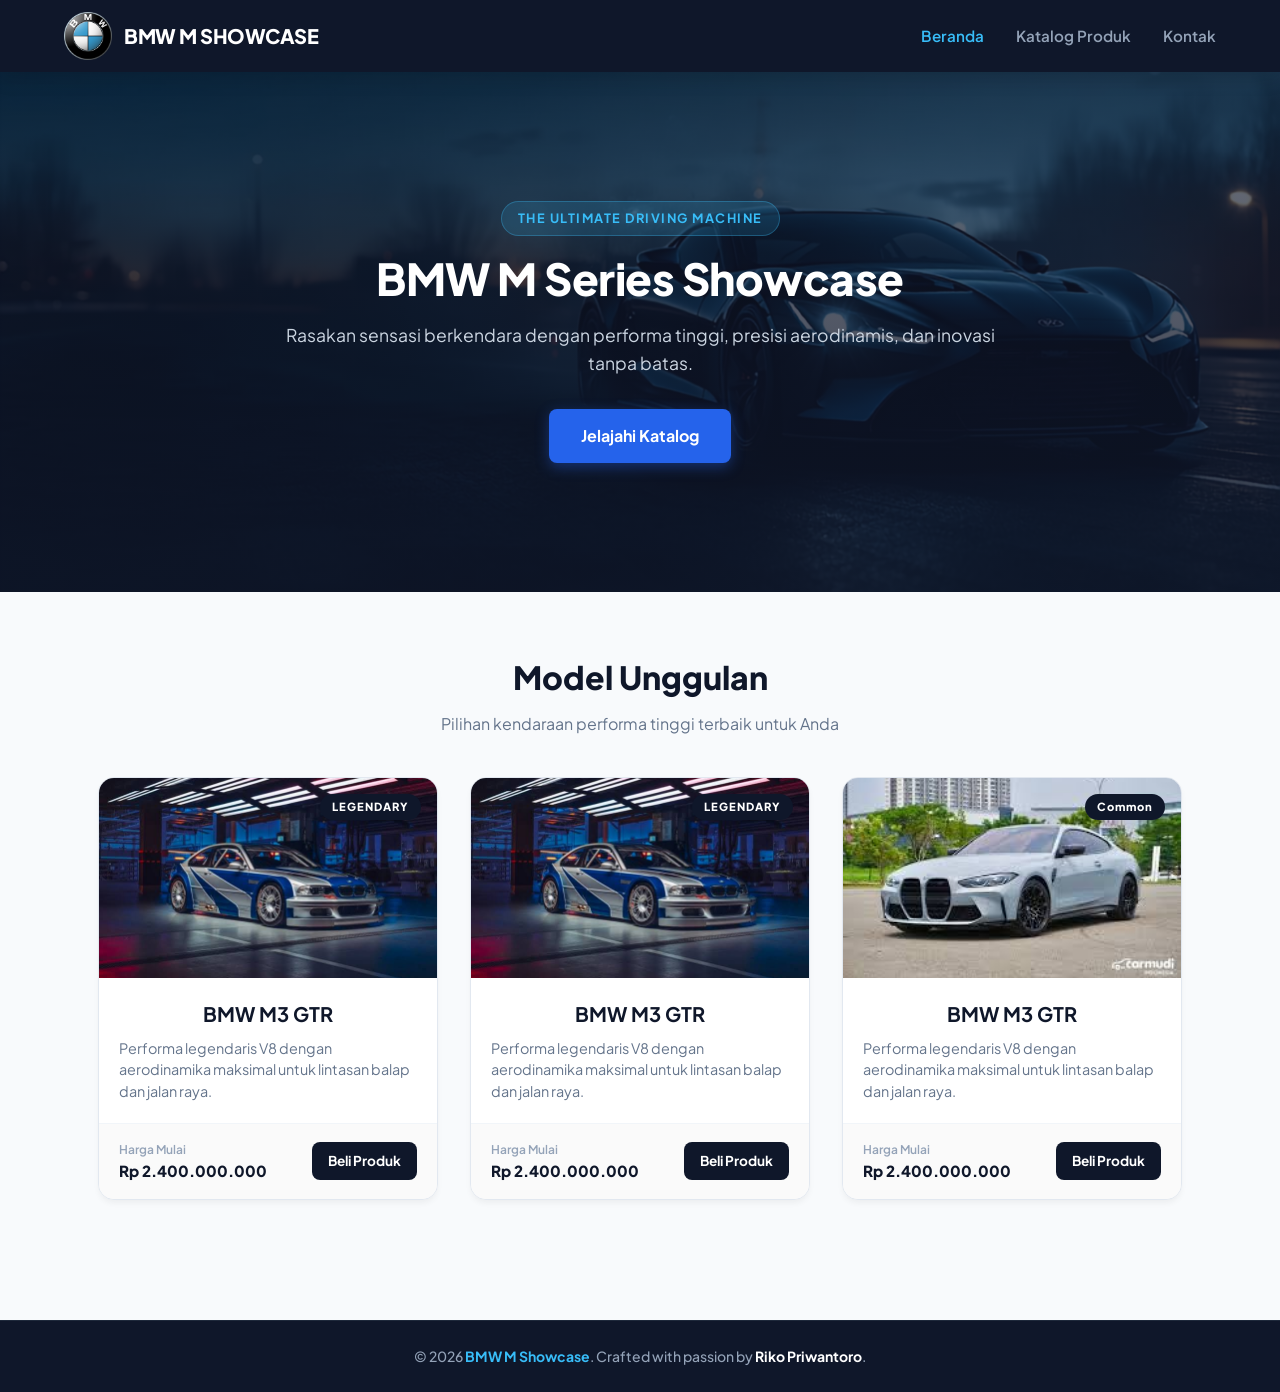
==== index.html @ 81f2b04b "feat: initial landing page bmw m showcase" ====
<!DOCTYPE html>
<html lang="id">
<head>
    <meta charset="UTF-8">
    <meta name="viewport" content="width=device-width, initial-scale=1.0">
    <!-- Google Font: Plus Jakarta Sans -->
    <link rel="preconnect" href="https://fonts.googleapis.com">
    <link rel="preconnect" href="https://fonts.gstatic.com" crossorigin>
    <link href="https://fonts.googleapis.com/css2?family=Plus+Jakarta+Sans:wght@400;500;600;700;800&display=swap" rel="stylesheet">
    
    <link rel="stylesheet" href="style/styles.css">
    <title>BMW M Showcase | Web Latihan</title>
</head>
<body>

    <!-- HEADER / NAVBAR -->
    <header class="header">
        <div class="header-container">
            <a href="index.html" class="logo-brand">
                <img src="img/logo.png" alt="Logo BMW" class="logo-img">
                <span class="brand-name">BMW M Showcase</span>
            </a>
            
            <nav class="navbar">
                <ul class="navbar-items">
                    <li><a href="index.html" class="active">Beranda</a></li>
                    <li><a href="catalog.html">Katalog Produk</a></li>
                    <li><a href="contact.html">Kontak</a></li>
                </ul>
            </nav>
        </div>
    </header>

    <!-- MAIN CONTENT -->
    <main class="content-index">
        
        <!-- HERO BANNER -->
        <section class="hero-section">
            <div class="hero-content">
                <span class="hero-tag">THE ULTIMATE DRIVING MACHINE</span>
                <h1>BMW M Series Showcase</h1>
                <p>Rasakan sensasi berkendara dengan performa tinggi, presisi aerodinamis, dan inovasi tanpa batas.</p>
                <a href="catalog.html" class="btn-primary">Jelajahi Katalog</a>
            </div>
        </section>

        <!-- KATALOG SECTION -->
        <section class="katalog-section" id="katalog">
            <div class="section-title">
                <h2>Model Unggulan</h2>
                <p>Pilihan kendaraan performa tinggi terbaik untuk Anda</p>
            </div>

            <!-- CARD WRAPPER -->
            <div class="card-wrapper">
                
                <!-- KARTU 1 -->
                <div class="card">
                    <span class="card-badge">LEGENDARY</span>
                    <div class="card-img">
                        <img src="img/bmwm3.jfif" alt="BMW M3 GTR">
                    </div>
                    
                    <div class="card-body">
                        <h3 class="card-title">BMW M3 GTR</h3>
                        <p class="card-description">Performa legendaris V8 dengan aerodinamika maksimal untuk lintasan balap dan jalan raya.</p>
                    </div>  
                    
                    <div class="card-footer">
                        <div class="price-box">
                            <span class="price-label">Harga Mulai</span>
                            <p class="card-price">Rp 2.400.000.000</p>
                        </div>
                        <a href="#" class="btn-card">Beli Produk</a>
                    </div>
                </div>

                <div class="card">
                    <span class="card-badge">LEGENDARY</span>
                    <div class="card-img">
                        <img src="img/bmwm3.jfif" alt="BMW M3 GTR">
                    </div>
                    
                    <div class="card-body">
                        <h3 class="card-title">BMW M3 GTR</h3>
                        <p class="card-description">Performa legendaris V8 dengan aerodinamika maksimal untuk lintasan balap dan jalan raya.</p>
                    </div>  
                    
                    <div class="card-footer">
                        <div class="price-box">
                            <span class="price-label">Harga Mulai</span>
                            <p class="card-price">Rp 2.400.000.000</p>
                        </div>
                        <a href="#" class="btn-card">Beli Produk</a>
                    </div>
                </div>

                <div class="card">
                    <span class="card-badge">Common</span>
                    <div class="card-img">
                        <img src="img/bmw1.jfif" alt="BMW M3 GTR">
                    </div>
                    
                    <div class="card-body">
                        <h3 class="card-title">BMW M3 GTR</h3>
                        <p class="card-description">Performa legendaris V8 dengan aerodinamika maksimal untuk lintasan balap dan jalan raya.</p>
                    </div>  
                    
                    <div class="card-footer">
                        <div class="price-box">
                            <span class="price-label">Harga Mulai</span>
                            <p class="card-price">Rp 2.400.000.000</p>
                        </div>
                        <a href="#" class="btn-card">Beli Produk</a>
                    </div>
                </div>

            </div>
        </section>
    </main>

    <footer class="site-footer">
        <div class="footer-container">
            <p>&copy; 2026 <span>BMW M Showcase</span>. Crafted with passion by <strong>Riko Priwantoro</strong>.</p>
        </div>
    </footer>
    
</body>
</html>
---- style/styles.css ----
/* ==========================================
   1. RESET & GLOBAL STYLES
   ========================================== */
* {
    margin: 0;
    padding: 0;
    box-sizing: border-box;
    font-family: 'Plus Jakarta Sans', system-ui, -apple-system, sans-serif;
}

body {
    background-color: #f8fafc;
    color: #1e293b;
    line-height: 1.6;
}

/* ==========================================
   2. HEADER & NAVBAR SECTION
   ========================================== */
.header {
    background-color: #0f172a; /* Dark Slate khas otomotif mewah */
    position: sticky;
    top: 0;
    z-index: 1000;
    box-shadow: 0 4px 20px rgba(0, 0, 0, 0.15);
}

.header-container {
    max-width: 1200px;
    margin: 0 auto;
    padding: 12px 24px;
    display: flex;
    justify-content: space-between;
    align-items: center;
}

.logo-brand {
    display: flex;
    align-items: center;
    gap: 12px;
    text-decoration: none;
}

.logo-img {
    height: 48px;
    width: auto;
    object-fit: contain;
}

.brand-name {
    color: #ffffff;
    font-size: 1.25rem;
    font-weight: 800;
    letter-spacing: -0.5px;
    text-transform: uppercase;
}

.navbar-items {
    display: flex;
    align-items: center;
    gap: 32px;
    list-style: none;
}

.navbar-items a {
    color: #94a3b8;
    font-size: 0.95rem;
    font-weight: 600;
    text-decoration: none;
    transition: color 0.2s ease;
}

.navbar-items a:hover,
.navbar-items a.active {
    color: #38bdf8; /* Biru Neon Light */
}

/* ==========================================
   3. HERO BANNER SECTION
   ========================================== */
.hero-section {
    width: 100%;
    min-height: 520px;
    background: 
        linear-gradient(180deg, rgba(15, 23, 42, 0.6) 0%, rgba(15, 23, 42, 0.85) 100%), 
        url('../img/banner-hero.png') center/cover no-repeat;
    display: flex;
    justify-content: center;
    align-items: center;
    text-align: center;
    padding: 60px 20px;
}

.hero-content {
    max-width: 750px;
    display: flex;
    flex-direction: column;
    align-items: center;
}

.hero-tag {
    background: rgba(56, 189, 248, 0.15);
    color: #38bdf8;
    border: 1px solid rgba(56, 189, 248, 0.3);
    padding: 6px 16px;
    border-radius: 20px;
    font-size: 0.8rem;
    font-weight: 700;
    letter-spacing: 1.5px;
    margin-bottom: 16px;
}

.hero-section h1 {
    color: #ffffff;
    font-size: 2.75rem;
    font-weight: 800;
    line-height: 1.2;
    margin-bottom: 16px;
    letter-spacing: -0.5px;
}

.hero-section p {
    color: #cbd5e1;
    font-size: 1.1rem;
    font-weight: 400;
    margin-bottom: 32px;
}

.btn-primary {
    background-color: #2563eb;
    color: #ffffff;
    padding: 14px 32px;
    border-radius: 8px;
    font-size: 1rem;
    font-weight: 700;
    text-decoration: none;
    box-shadow: 0 4px 14px rgba(37, 99, 235, 0.4);
    transition: all 0.2s ease;
}

.btn-primary:hover {
    background-color: #1d4ed8;
    transform: translateY(-2px);
    box-shadow: 0 6px 20px rgba(37, 99, 235, 0.5);
}

/* ==========================================
   4. KATALOG SECTION & CARD
   ========================================== */
.katalog-section {
    max-width: 1200px;
    margin: 0 auto;
    padding: 60px 24px;
}

.section-title {
    text-align: center;
    margin-bottom: 40px;
}

.section-title h2 {
    font-size: 2rem;
    font-weight: 800;
    color: #0f172a;
    margin-bottom: 8px;
}

.section-title p {
    color: #64748b;
    font-size: 1rem;
}

.card-wrapper {
    display: flex;
    justify-content: center;
    flex-wrap: wrap;
    gap: 32px;
}

/* CARD ITEM */
.card {
    position: relative;
    width: 340px;
    background-color: #ffffff;
    border: 1px solid #e2e8f0;
    border-radius: 16px;
    overflow: hidden;
    box-shadow: 0 4px 6px -1px rgba(0, 0, 0, 0.05);
    transition: transform 0.3s ease, box-shadow 0.3s ease;
}

.card:hover {
    transform: translateY(-8px);
    box-shadow: 0 20px 25px -5px rgba(0, 0, 0, 0.1);
}

.card-badge {
    position: absolute;
    top: 16px;
    right: 16px;
    background-color: #0f172a;
    color: #ffffff;
    font-size: 0.7rem;
    font-weight: 800;
    padding: 4px 12px;
    border-radius: 20px;
    letter-spacing: 1px;
    z-index: 10;
}

.card-img {
    width: 100%;
    height: 200px;
    background-color: #0f172a;
}

.card-img img {
    width: 100%;
    height: 100%;
    object-fit: cover;
}

.card-body {
    padding: 20px;
}

.card-title {
    font-size: 1.25rem;
    font-weight: 700;
    text-align: center;
    color: #0f172a;
    margin-bottom: 8px;
}

.card-description {
    font-size: 0.9rem;
    color: #64748b;
    line-height: 1.5;
}

.card-footer {
    display: flex;
    justify-content: space-between;
    align-items: center;
    padding: 16px 20px;
    border-top: 1px solid #f1f5f9;
    background-color: #fafafa;
}

.price-label {
    display: block;
    font-size: 0.75rem;
    color: #94a3b8;
    font-weight: 600;
}

.card-price {
    font-size: 0.95rem;
    font-weight: 800;
    color: #0f172a;
}

.btn-card {
    background-color: #0f172a;
    color: #ffffff;
    padding: 8px 16px;
    border-radius: 8px;
    text-decoration: none;
    font-size: 0.85rem;
    font-weight: 700;
    transition: background-color 0.2s ease;
}

.btn-card:hover {
    background-color: #2563eb;
}


/* ==========================================
   FOOTER SECTION
   ========================================== */

   .site-footer {
    background-color: #0f172a;
    border-top: 1px solid #1e293b;
    padding: 24px 20px;
    margin-top: 60px;
   }

   .footer-container {
    max-width: 1200px;
    margin: 0 auto;
    display: flex;
    justify-content: center; /* Rata tengah horizontal */
    align-items: center;     /* Rata tengah vertikal */
    text-align: center;
}

.footer-container p {
    color: #94a3b8;
    font-size: 0.875rem;
    font-weight: 500;
    margin: 0;
}

.footer-container span {
    color: #38bdf8; /* Accent Biru Light */
    font-weight: 700;
}

.footer-container strong {
    color: #ffffff;
    font-weight: 700;
}
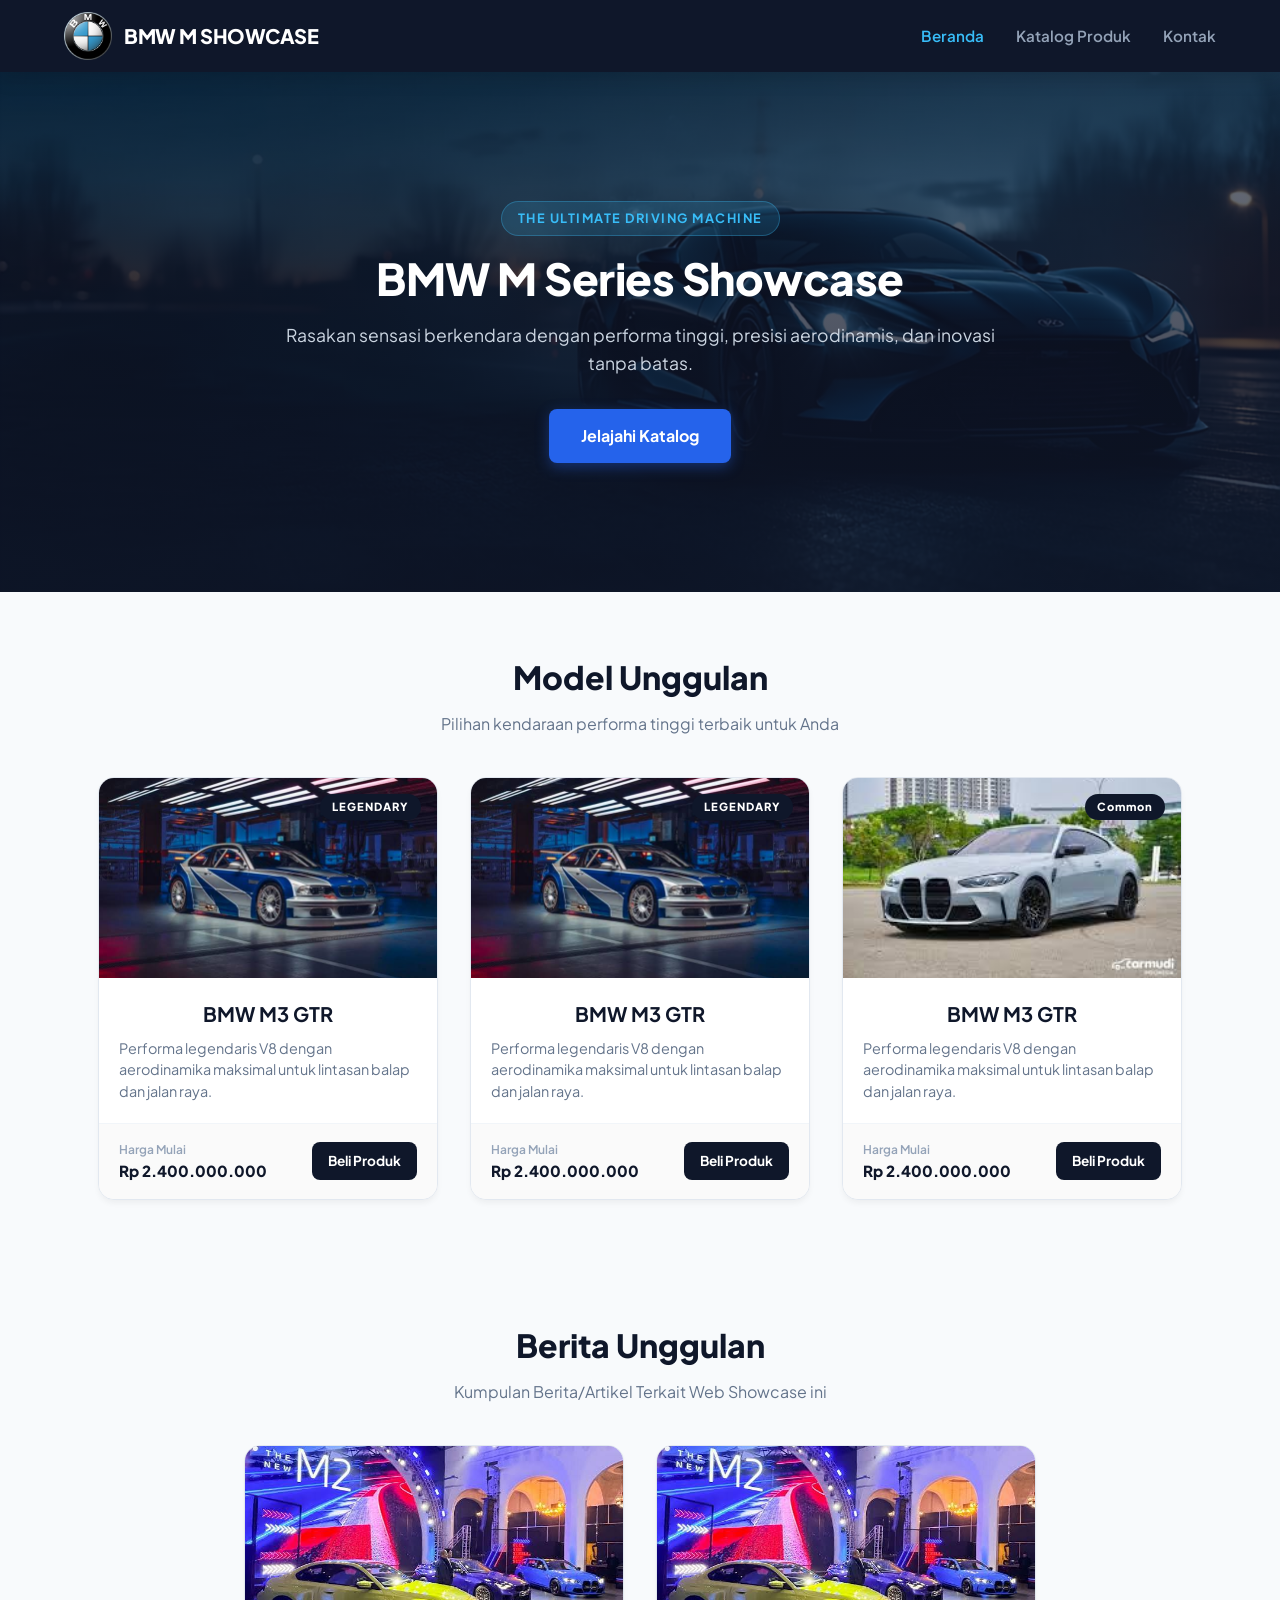
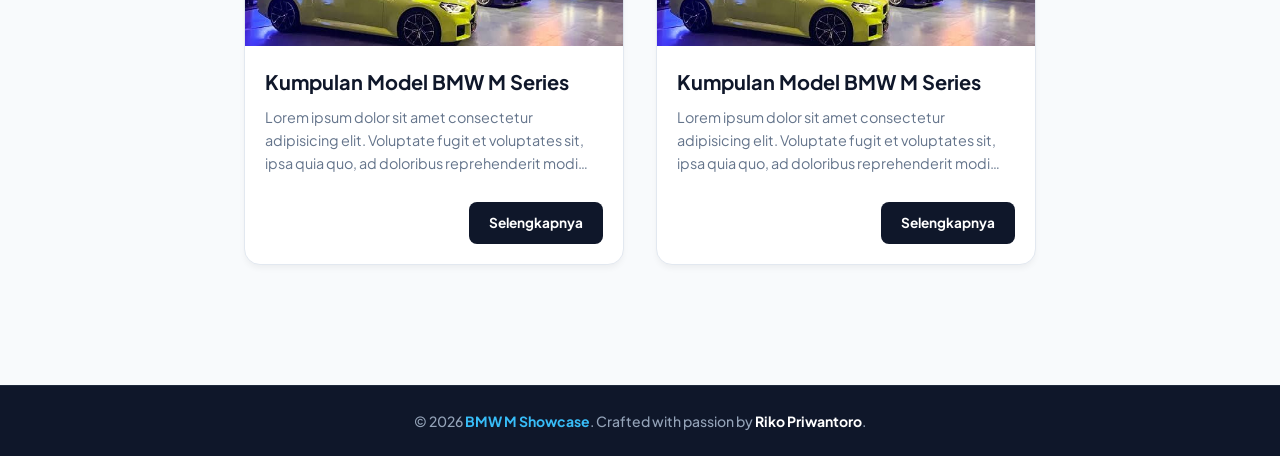
==== commit 50149f92: "feat : Tambah Section Article di Index.html" ====
--- a/index.html
+++ b/index.html
@@ -117,6 +117,49 @@
 
             </div>
         </section>
+
+<!-- Section Berita -->
+<section class="section-berita">
+    <div class="section-berita-judul">
+        <h2>Berita Unggulan</h2>
+        <p>Kumpulan Berita/Artikel Terkait Web Showcase ini</p>
+    </div>
+
+    <div class="container-card-berita">
+        <!-- KARTU BERITA 1 -->
+        <div class="card-berita">
+            <div class="card-berita-gambar">
+                <img src="img/gambar-berita.jfif" alt="gambar berita Artikel">
+            </div>
+            <div class="card-berita-judul-artikel">
+                <h2>Kumpulan Model BMW M Series</h2>
+            </div>
+            <div class="card-berita-content">
+                <p>Lorem ipsum dolor sit amet consectetur adipisicing elit. Voluptate fugit et voluptates sit, ipsa quia quo, ad doloribus reprehenderit modi incidunt beatae labore corporis, quis dolorum numquam aspernatur laborum accusantium!</p>
+            </div>
+            <div class="btn-card-berita">
+                <a href="#">Selengkapnya</a>
+            </div>
+        </div>
+
+        <!-- KARTU BERITA 2 -->
+        <div class="card-berita">
+            <div class="card-berita-gambar">
+                <img src="img/gambar-berita.jfif" alt="gambar berita Artikel">
+            </div>
+            <div class="card-berita-judul-artikel">
+                <h2>Kumpulan Model BMW M Series</h2>
+            </div>
+            <div class="card-berita-content">
+                <p>Lorem ipsum dolor sit amet consectetur adipisicing elit. Voluptate fugit et voluptates sit, ipsa quia quo, ad doloribus reprehenderit modi incidunt beatae labore corporis, quis dolorum numquam aspernatur laborum accusantium!</p>
+            </div>
+            <div class="btn-card-berita">
+                <a href="#">Selengkapnya</a>
+            </div>
+        </div>
+    </div>
+</section>
+
     </main>
 
     <footer class="site-footer">
--- a/style/styles.css
+++ b/style/styles.css
@@ -311,4 +311,119 @@
 .footer-container strong {
     color: #ffffff;
     font-weight: 700;
-}+}
+
+/* ==========================================
+   5. SECTION BERITA
+   ========================================== */
+
+.section-berita {
+    max-width: 1200px;
+    margin: 0 auto;
+    padding: 60px 24px;
+}
+
+.section-berita-judul {
+    text-align: center;
+    margin-bottom: 40px;
+}
+
+.section-berita-judul h2 {
+    font-size: 2rem;
+    font-weight: 800;
+    color: #0f172a;
+    margin-bottom: 8px;
+}
+
+.section-berita-judul p {
+    color: #64748b;
+    font-size: 1rem;
+}
+
+.container-card-berita {
+    display: flex;
+    justify-content: center;
+    gap: 32px;
+    flex-wrap: wrap;
+}
+
+.card-berita {
+    background-color: #ffffff;
+    display: flex;
+    flex-direction: column;
+    width: 380px; /* Di-pas-in ukurannya biar gak terlalu kaku */
+    min-height: 420px;
+    border: 1px solid #e2e8f0; /* Ganti border hitam tebal jadi abu-abu halus khas UI modern */
+    border-radius: 16px;
+    overflow: hidden; /* Biar gambarnya gak meluber dari border-radius */
+    box-shadow: 0 4px 6px -1px rgba(0, 0, 0, 0.05);
+    transition: transform 0.3s ease, box-shadow 0.3s ease;
+}
+
+.card-berita:hover {
+    transform: translateY(-6px);
+    box-shadow: 0 12px 20px -5px rgba(0, 0, 0, 0.1);
+}
+
+.card-berita-gambar {
+    width: 100%;
+    height: 200px;
+    background-color: #0f172a;
+}
+
+.card-berita-gambar img {
+    width: 100%;
+    height: 100%;
+    object-fit: cover;
+}
+
+.card-berita-judul-artikel {
+    padding: 20px 20px 8px 20px;
+}
+
+.card-berita-judul-artikel h2 {
+    font-size: 1.25rem;
+    font-weight: 700;
+    color: #0f172a;
+    text-align: left; /* Rata kiri lebih pas buat judul artikel */
+}
+
+.card-berita-content {
+    padding: 0 20px 20px 20px;
+    text-align: left;
+}
+
+.card-berita-content p {
+    color: #64748b;
+    font-size: 0.9rem;
+    line-height: 1.6;
+    display: -webkit-box;
+    -webkit-line-clamp: 3; /* Cukup 3 baris ringkasan */
+    -webkit-box-orient: vertical;
+    overflow: hidden;
+}
+
+.btn-card-berita {
+    margin-top: auto; /* Mendorong tombol ke posisi paling bawah */
+    padding: 0 20px 20px 20px;
+    display: flex;
+    justify-content: flex-end; /* Tombol rata kanan */
+}
+
+.btn-card-berita a {
+    display: inline-block;
+    background-color: #0f172a;
+    color: #ffffff;
+    font-size: 0.85rem;
+    font-weight: 700;
+    text-decoration: none;
+    padding: 10px 20px;
+    border-radius: 8px;
+    transition: background-color 0.2s ease, transform 0.2s ease;
+}
+
+.btn-card-berita a:hover {
+    background-color: #2563eb;
+    transform: translateY(-2px);
+}
+
